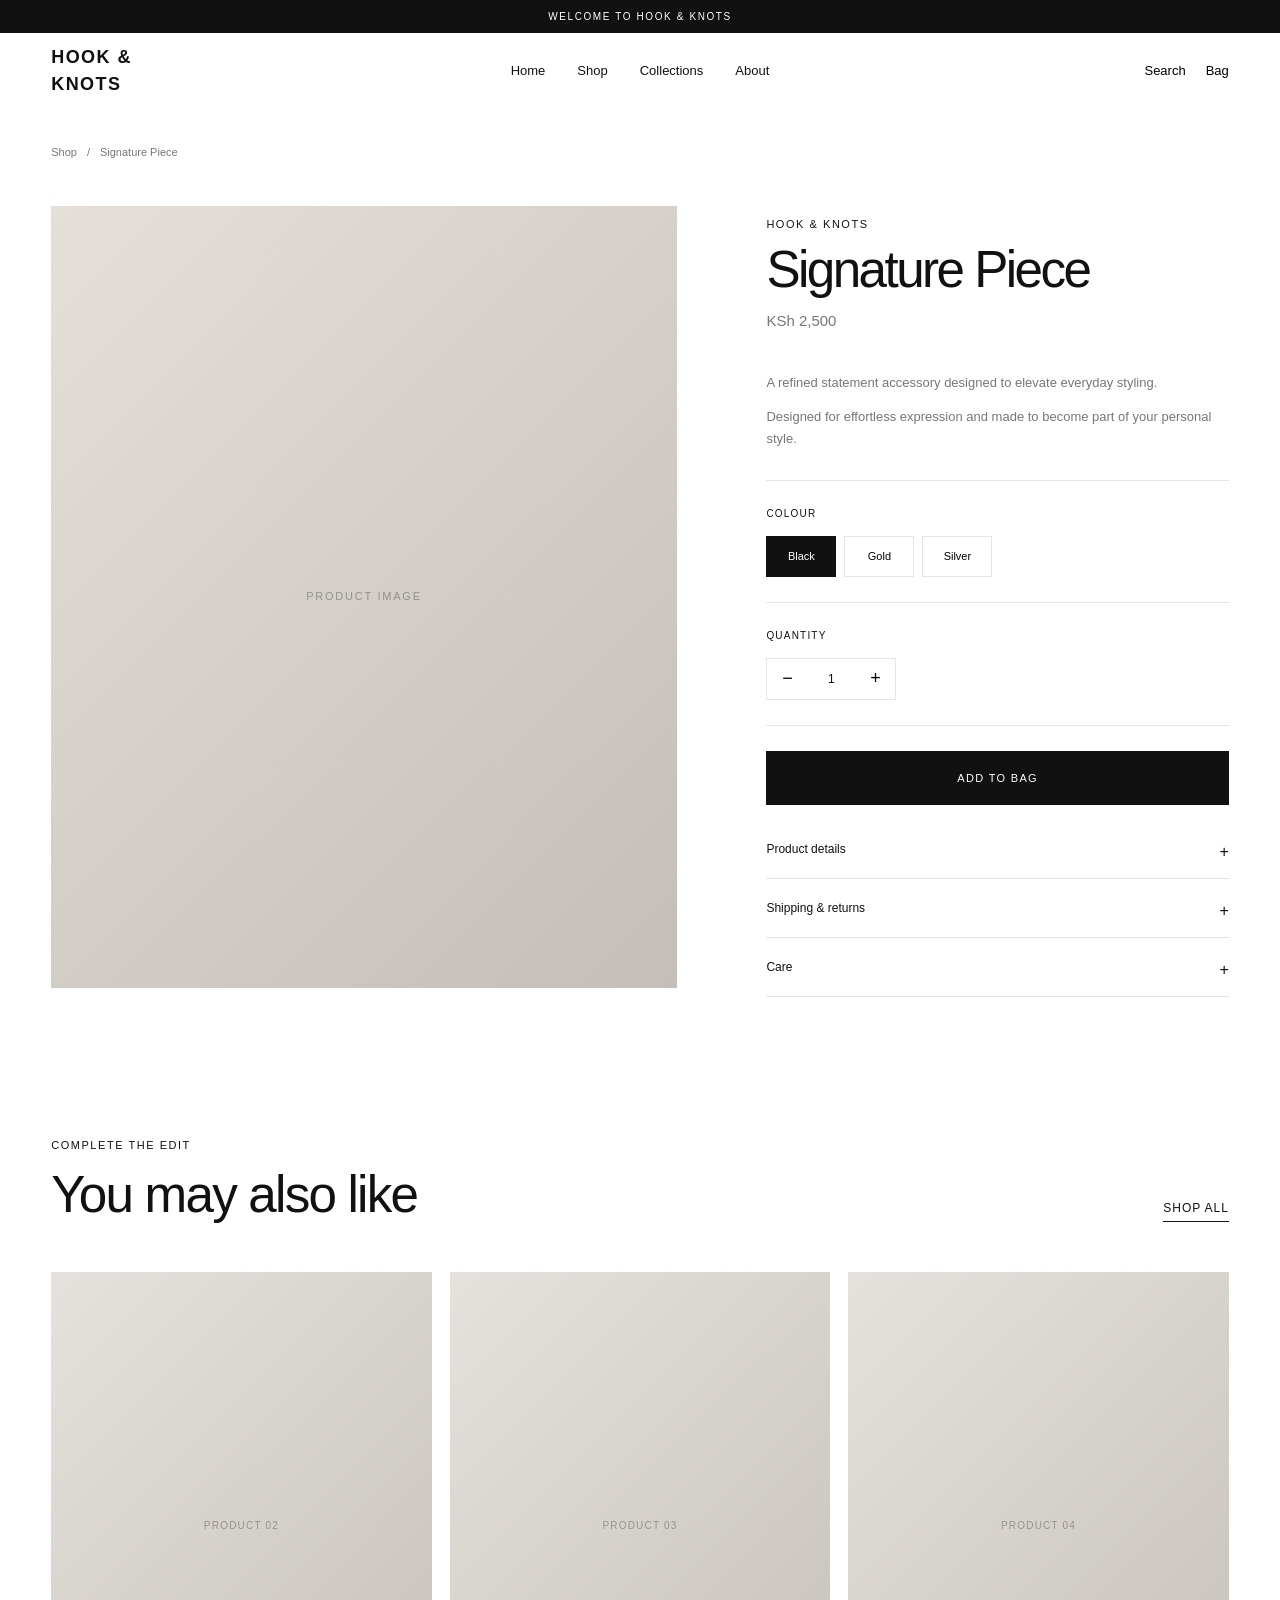
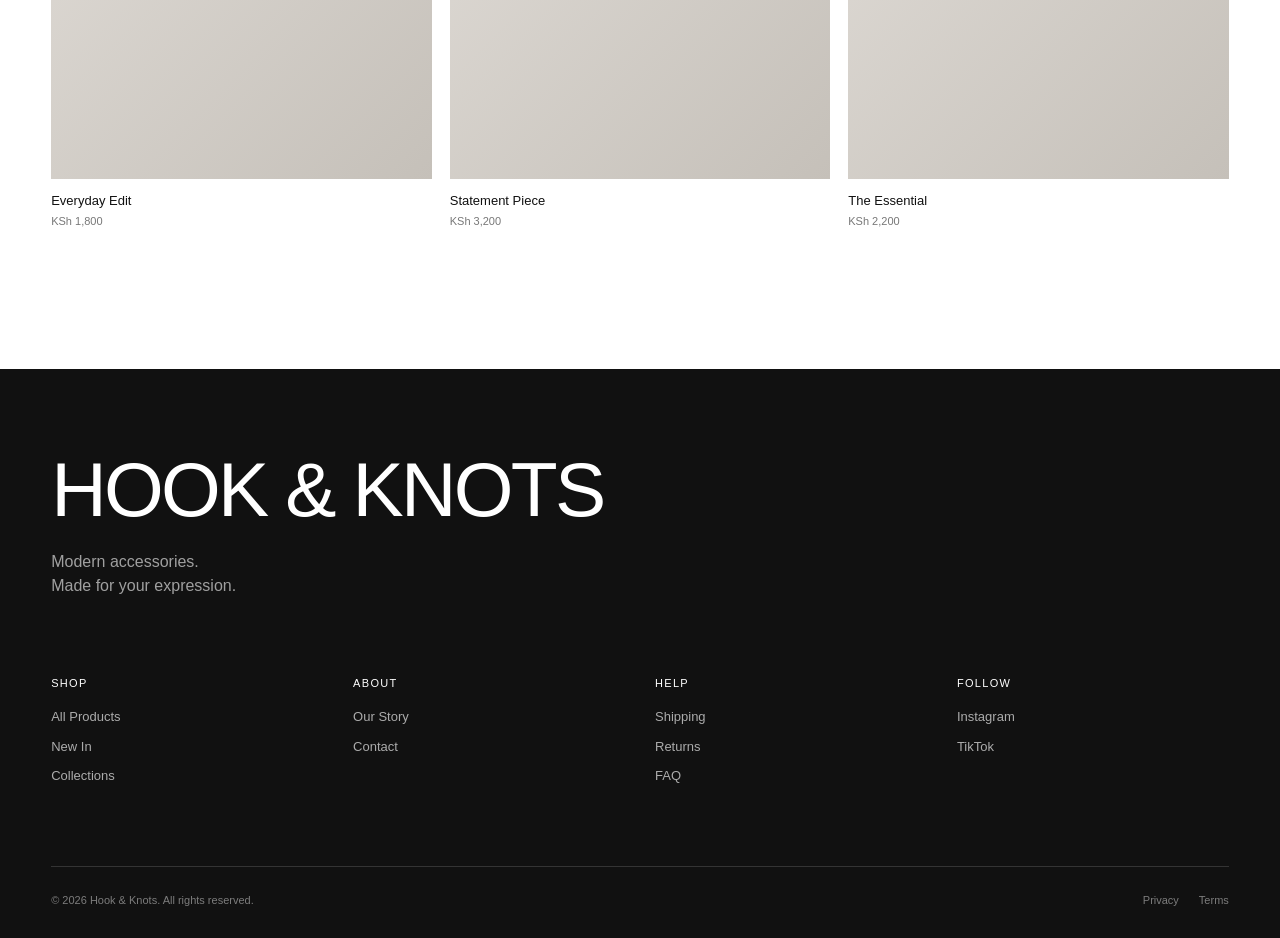
==== product.html @ 85d4e459 "project updates" ====
<!DOCTYPE html>
<html lang="en">

<head>
    <meta charset="UTF-8">

    <meta
        name="viewport"
        content="width=device-width, initial-scale=1.0"
    >

    <meta
        name="description"
        content="Discover Hook & Knots accessories."
    >

    <title>Product — Hook & Knots</title>

    <link
        rel="stylesheet"
        href="css/style.css"
    >
</head>


<body>

    <!-- =========================================
         ANNOUNCEMENT BAR
    ========================================== -->

    <div class="announcement-bar">
        <p>WELCOME TO HOOK &amp; KNOTS</p>
    </div>


    <!-- =========================================
         HEADER
    ========================================== -->

    <header class="site-header">

        <a href="index.html" class="logo">
            HOOK &amp; KNOTS
        </a>


        <nav class="desktop-nav">

            <a href="index.html">
                Home
            </a>

            <a href="shop.html">
                Shop
            </a>

            <a href="index.html#collections">
                Collections
            </a>

            <a href="index.html#about">
                About
            </a>

        </nav>


        <div class="header-actions">

            <button
                class="icon-button"
                id="searchButton"
                aria-label="Search"
            >
                Search
            </button>


            <button
                class="icon-button"
                id="bagButton"
                aria-label="Shopping bag"
            >
                Bag
            </button>


            <button
                class="menu-button"
                id="menuButton"
                aria-label="Open menu"
            >
                Menu
            </button>

        </div>

    </header>


    <!-- =========================================
         MOBILE MENU
    ========================================== -->

    <div
        class="mobile-menu"
        id="mobileMenu"
    >

        <button
            class="close-menu"
            id="closeMenu"
        >
            Close
        </button>


        <nav>

            <a href="index.html">
                Home
            </a>

            <a href="shop.html">
                Shop
            </a>

            <a href="index.html#collections">
                Collections
            </a>

            <a href="index.html#about">
                About
            </a>

        </nav>

    </div>


    <main>

        <!-- =====================================
             BREADCRUMB
        ====================================== -->

        <div class="product-breadcrumb">

            <a href="shop.html">
                Shop
            </a>

            <span>/</span>

            <span>
                Signature Piece
            </span>

        </div>


        <!-- =====================================
             PRODUCT
        ====================================== -->

        <section class="product-detail">


            <!-- IMAGE -->

            <div class="product-detail-image">

                <div class="product-main-image">

                    <span>
                        PRODUCT IMAGE
                    </span>

                </div>

            </div>


            <!-- INFORMATION -->

            <div class="product-detail-info">

                <p class="eyebrow">
                    HOOK &amp; KNOTS
                </p>


                <h1>
                    Signature Piece
                </h1>


                <p class="product-price">
                    KSh 2,500
                </p>


                <div class="product-description">

                    <p>
                        A refined statement accessory
                        designed to elevate everyday
                        styling.
                    </p>

                    <p>
                        Designed for effortless
                        expression and made to become
                        part of your personal style.
                    </p>

                </div>


                <!-- OPTIONS -->

                <div class="product-option">

                    <label>
                        Colour
                    </label>

                    <div class="option-buttons">

                        <button
                            class="option-button active"
                            type="button"
                        >
                            Black
                        </button>

                        <button
                            class="option-button"
                            type="button"
                        >
                            Gold
                        </button>

                        <button
                            class="option-button"
                            type="button"
                        >
                            Silver
                        </button>

                    </div>

                </div>


                <!-- QUANTITY -->

                <div class="product-option">

                    <label>
                        Quantity
                    </label>

                    <div class="quantity-selector">

                        <button
                            type="button"
                            id="decreaseQuantity"
                        >
                            −
                        </button>

                        <span id="quantity">
                            1
                        </span>

                        <button
                            type="button"
                            id="increaseQuantity"
                        >
                            +
                        </button>

                    </div>

                </div>


                <!-- CTA -->

                <button
                    class="product-add-button"
                    id="addToBag"
                    type="button"
                >
                    Add to Bag
                </button>


                <!-- DETAILS -->

                <div class="product-details-list">

                    <details>

                        <summary>
                            Product details
                        </summary>

                        <p>
                            Carefully selected materials
                            and a timeless design made for
                            everyday styling.
                        </p>

                    </details>


                    <details>

                        <summary>
                            Shipping &amp; returns
                        </summary>

                        <p>
                            Shipping and return information
                            will be added once the Hook &
                            Knots delivery policy is confirmed.
                        </p>

                    </details>


                    <details>

                        <summary>
                            Care
                        </summary>

                        <p>
                            Store carefully and avoid
                            prolonged exposure to moisture
                            and harsh chemicals.
                        </p>

                    </details>

                </div>

            </div>

        </section>


        <!-- =====================================
             YOU MAY ALSO LIKE
        ====================================== -->

        <section class="related-products">

            <div class="section-heading">

                <div>

                    <p class="eyebrow">
                        COMPLETE THE EDIT
                    </p>

                    <h2>
                        You may also like
                    </h2>

                </div>

                <a
                    href="shop.html"
                    class="text-link"
                >
                    Shop all
                </a>

            </div>


            <div class="related-grid">

                <a href="product.html">

                    <div class="related-image">
                        <span>
                            PRODUCT 02
                        </span>
                    </div>

                    <h3>
                        Everyday Edit
                    </h3>

                    <p>
                        KSh 1,800
                    </p>

                </a>


                <a href="product.html">

                    <div class="related-image">
                        <span>
                            PRODUCT 03
                        </span>
                    </div>

                    <h3>
                        Statement Piece
                    </h3>

                    <p>
                        KSh 3,200
                    </p>

                </a>


                <a href="product.html">

                    <div class="related-image">
                        <span>
                            PRODUCT 04
                        </span>
                    </div>

                    <h3>
                        The Essential
                    </h3>

                    <p>
                        KSh 2,200
                    </p>

                </a>

            </div>

        </section>

    </main>


    <!-- =========================================
         FOOTER
    ========================================== -->

    <footer class="site-footer">

        <div class="footer-brand">

            <h2>
                HOOK &amp; KNOTS
            </h2>

            <p>
                Modern accessories.<br>
                Made for your expression.
            </p>

        </div>


        <div class="footer-links">

            <div>

                <h3>
                    Shop
                </h3>

                <a href="shop.html">
                    All Products
                </a>

                <a href="#">
                    New In
                </a>

                <a href="#">
                    Collections
                </a>

            </div>


            <div>

                <h3>
                    About
                </h3>

                <a href="index.html#about">
                    Our Story
                </a>

                <a href="#">
                    Contact
                </a>

            </div>


            <div>

                <h3>
                    Help
                </h3>

                <a href="#">
                    Shipping
                </a>

                <a href="#">
                    Returns
                </a>

                <a href="#">
                    FAQ
                </a>

            </div>


            <div>

                <h3>
                    Follow
                </h3>

                <a href="#">
                    Instagram
                </a>

                <a href="#">
                    TikTok
                </a>

            </div>

        </div>


        <div class="footer-bottom">

            <p>
                © 2026 Hook &amp; Knots.
                All rights reserved.
            </p>

            <div>

                <a href="#">
                    Privacy
                </a>

                <a href="#">
                    Terms
                </a>

            </div>

        </div>

    </footer>


    <script src="js/script.js"></script>

</body>

</html>
---- css/style.css ----
EMIUM NAVIGATION
   ========================================================= */

.nav-dropdown {
    position: relative;
}

.nav-dropdown-button {
    font-size: 13px;
    cursor: pointer;
}

.nav-dropdown-menu {
    position: absolute;

    top: calc(100% + 25px);
    left: 50%;

    transform:
        translateX(-50%)
        translateY(10px);

    width: 420px;

    padding: 30px;

    display: grid;
    grid-template-columns: 1fr 1fr;

    gap: 35px;

    background: var(--white);

    border: 1px solid var(--light-grey);

    opacity: 0;
    visibility: hidden;

    transition:
        opacity 0.3s ease,
        transform 0.3s ease,
        visibility 0.3s ease;
}

.nav-dropdown:hover .nav-dropdown-menu,
.nav-dropdown:focus-within .nav-dropdown-menu {

    opacity: 1;

    visibility: visible;

    transform:
        translateX(-50%)
        translateY(0);
}

.nav-dropdown-menu div {

    display: flex;

    flex-direction: column;

    align-items: flex-start;

    gap: 10px;
}

.nav-dropdown-menu span {

    font-size: 10px;

    letter-spacing: 0.15em;

    color: var(--grey);

    margin-bottom: 8px;
}

.nav-dropdown-menu a {

    font-size: 13px;

    transition: opacity 0.3s ease;
}

.nav-dropdown-menu a:hover {

    opacity: 0.5;
}
/* =========================================================
   01. DESIGN TOKENS
   ========================================================= */

:root {

    /* Colors */
    --black: #111111;
    --soft-black: #181818;
    --white: #ffffff;
    --off-white: #f7f6f3;
    --warm-white: #fbfaf8;
    --light-grey: #e7e5e1;
    --grey: #777777;

    /* Typography */
    --font-main: Arial, Helvetica, sans-serif;

    /* Layout */
    --container: 1440px;
    --side-padding: clamp(20px, 4vw, 64px);

    /* Spacing */
    --space-xs: 8px;
    --space-sm: 16px;
    --space-md: 24px;
    --space-lg: 40px;
    --space-xl: 64px;
    --space-2xl: 96px;
    --space-3xl: 140px;

    /* Motion */
    --transition: 0.3s ease;

}


/* =========================================================
   02. RESET
   ========================================================= */

* {
    margin: 0;
    padding: 0;
    box-sizing: border-box;
}

html {
    scroll-behavior: smooth;
}

body {
    background: var(--white);
    color: var(--black);
    font-family: var(--font-main);
    font-size: 16px;
    line-height: 1.5;
    -webkit-font-smoothing: antialiased;
}

img {
    width: 100%;
    height: auto;
    display: block;
}

button,
input {
    font: inherit;
}

button {
    border: 0;
    background: none;
    cursor: pointer;
}

a {
    color: inherit;
    text-decoration: none;
}


/* =========================================================
   03. GLOBAL TYPOGRAPHY
   ========================================================= */

h1,
h2,
h3 {
    font-weight: 400;
    line-height: 1.05;
}

h1 {
    font-size: clamp(48px, 7vw, 100px);
    letter-spacing: -0.04em;
}

h2 {
    font-size: clamp(34px, 4vw, 64px);
    letter-spacing: -0.035em;
}

h3 {
    font-size: 18px;
}

p {
    color: var(--grey);
}

.eyebrow {
    color: inherit;
    font-size: 11px;
    letter-spacing: 0.14em;
    text-transform: uppercase;
    margin-bottom: 14px;
}


/* =========================================================
   04. ANNOUNCEMENT BAR
   ========================================================= */

.announcement-bar {
    width: 100%;
    background: var(--black);
    color: var(--white);
    padding: 9px 20px;
    text-align: center;
}

.announcement-bar p {
    color: var(--white);
    font-size: 10px;
    letter-spacing: 0.16em;
}


/* =========================================================
   05. HEADER
   ========================================================= */

.site-header {
    width: 100%;
    height: 76px;

    display: grid;
    grid-template-columns: 1fr auto 1fr;
    align-items: center;

    padding: 0 var(--side-padding);

    background: var(--white);

    position: relative;
    z-index: 100;
}

.logo {
    font-size: 18px;
    letter-spacing: 0.08em;
    font-weight: 600;
}

.desktop-nav {
    display: flex;
    align-items: center;
    gap: 32px;
}

.desktop-nav a,
.icon-button {
    font-size: 13px;
    transition: opacity var(--transition);
}

.desktop-nav a:hover,
.icon-button:hover {
    opacity: 0.5;
}

.header-actions {
    display: flex;
    justify-content: flex-end;
    align-items: center;
    gap: 20px;
}

.menu-button {
    display: none;
}


/* =========================================================
   06. MOBILE MENU
   ========================================================= */

.mobile-menu {
    display: none;
}


/* =========================================================
   07. HERO
   ========================================================= */

.hero {
    min-height: calc(100vh - 110px);

    position: relative;

    display: flex;
    align-items: flex-end;

    overflow: hidden;
    background: var(--white);
    
}
.hero-content {
    position: relative;
    z-index: 2;

    width: min(700px, 90%);

    padding:
        0
        var(--side-padding)
        clamp(40px, 7vw, 100px);

    color: var(--white);
}

.hero-content p {
    color: var(--white);
    max-width: 400px;
    margin: 20px 0 30px;
}


/* =========================================================
   08. BUTTONS
   ========================================================= */

.button {
    display: inline-flex;
    align-items: center;
    justify-content: center;

    min-height: 48px;

    padding: 0 28px;

    background: var(--white);
    color: var(--black);

    font-size: 12px;
    letter-spacing: 0.08em;
    text-transform: uppercase;

    transition:
        background var(--transition),
        color var(--transition);
}

.button:hover {
    background: var(--black);
    color: var(--white);
}

.button-light {
    background: var(--white);
    color: var(--black);
}


/* =========================================================
   09. SECTIONS
   ========================================================= */

.section {
    max-width: var(--container);
    margin: 0 auto;

    padding:
        var(--space-3xl)
        var(--side-padding);
}

.section-heading {
    display: flex;
    justify-content: space-between;
    align-items: flex-end;

    margin-bottom: 42px;
}

.text-link {
    display: inline-block;

    font-size: 12px;
    letter-spacing: 0.08em;
    text-transform: uppercase;

    border-bottom: 1px solid currentColor;

    padding-bottom: 4px;

    transition: opacity var(--transition);
}

.text-link:hover {
    opacity: 0.5;
}


/* =========================================================
   10. CATEGORY GRID
   ========================================================= */

.category-grid {
    display: grid;
    grid-template-columns: repeat(3, 1fr);
    gap: 16px;
}

.category-card {
    display: block;
}

.category-image {
    aspect-ratio: 3 / 4;

    margin-bottom: 18px;

    overflow: hidden;

    transition: transform 0.5s ease;
}

.category-card:hover .category-image {
    transform: scale(0.98);
}

.category-card h3 {
    font-size: 15px;
}


/* =========================================================
   11. PRODUCT GRID
   ========================================================= */

.product-grid {
    display: grid;
    grid-template-columns: repeat(4, 1fr);
    gap: 16px;
}

.product-image {
    aspect-ratio: 3 / 4;

    margin-bottom: 16px;

    overflow: hidden;
}

.product-info h3 {
    font-size: 14px;
    margin-bottom: 4px;
}

.product-info p {
    font-size: 13px;
}


/* =========================================================
   12. EDITORIAL
   ========================================================= */

.editorial {
    min-height: 700px;

    display: grid;
    grid-template-columns: 1fr 1fr;

    background: var(--soft-black);
    color: var(--white);
}

.editorial-image {
    min-height: 700px;
}

.editorial-content {
    display: flex;
    flex-direction: column;
    justify-content: center;

    padding: var(--space-2xl);
}

.editorial-content p {
    max-width: 450px;

    margin: 24px 0 32px;

    color: rgba(255, 255, 255, 0.65);
}


/* =========================================================
   13. BRAND STATEMENT
   ========================================================= */

.brand-statement {
    max-width: 900px;

    margin: 0 auto;

    padding:
        var(--space-3xl)
        var(--side-padding);

    text-align: center;
}

.brand-statement h2 {
    margin-bottom: 28px;
}

.brand-statement p:not(.eyebrow) {
    max-width: 500px;

    margin: 0 auto 30px;
}


/* =========================================================
   14. NEWSLETTER
   ========================================================= */

.newsletter {
    display: grid;
    grid-template-columns: 1fr 1fr;

    gap: var(--space-xl);

    padding:
        var(--space-2xl)
        var(--side-padding);

    background: var(--off-white);
}

.newsletter-form {
    align-self: center;
}

.newsletter-form label {
    display: block;

    font-size: 11px;
    text-transform: uppercase;
    letter-spacing: 0.12em;

    margin-bottom: 10px;
}

.newsletter-input {
    display: flex;

    border-bottom: 1px solid var(--black);
}

.newsletter-input input {
    width: 100%;

    padding: 14px 0;

    border: 0;
    outline: none;

    background: transparent;
}

.newsletter-input button {
    padding: 0 5px;

    font-size: 12px;
    text-transform: uppercase;
    letter-spacing: 0.08em;
}


/* =========================================================
   15. FOOTER
   ========================================================= */

.site-footer {
    padding:
        80px
        var(--side-padding)
        30px;

    background: var(--black);
    color: var(--white);
}

.footer-brand {
    margin-bottom: 80px;
}

.footer-brand h2 {
    font-size: clamp(38px, 6vw, 80px);
    margin-bottom: 20px;
}

.footer-brand p {
    color: rgba(255, 255, 255, 0.6);
}

.footer-links {
    display: grid;
    grid-template-columns: repeat(4, 1fr);

    gap: 30px;

    margin-bottom: 80px;
}

.footer-links div {
    display: flex;
    flex-direction: column;
    align-items: flex-start;
    gap: 10px;
}

.footer-links h3 {
    font-size: 11px;

    text-transform: uppercase;
    letter-spacing: 0.12em;

    margin-bottom: 8px;
}

.footer-links a {
    color: rgba(255, 255, 255, 0.65);

    font-size: 13px;

    transition: color var(--transition);
}

.footer-links a:hover {
    color: var(--white);
}

.footer-bottom {
    padding-top: 25px;

    border-top: 1px solid rgba(255, 255, 255, 0.15);

    display: flex;
    justify-content: space-between;
    gap: 20px;
}

.footer-bottom p,
.footer-bottom a {
    color: rgba(255, 255, 255, 0.45);

    font-size: 11px;
}

.footer-bottom div {
    display: flex;
    gap: 20px;
}


/* =========================================================
   16. RESPONSIVE — TABLET
   ========================================================= */

@media (max-width: 900px) {

    .desktop-nav {
        gap: 18px;
    }

    .header-actions {
        gap: 12px;
    }

    .product-grid {
        grid-template-columns: repeat(2, 1fr);
    }

    .editorial {
        grid-template-columns: 1fr;
    }

    .editorial-image {
        min-height: 500px;
    }

    .editorial-content {
        min-height: 500px;
        padding: var(--space-xl);
    }

    .newsletter {
        grid-template-columns: 1fr;
    }

}


/* =========================================================
   17. RESPONSIVE — MOBILE
   ========================================================= */

@media (max-width: 700px) {

    .site-header {
        height: 64px;

        display: flex;
        justify-content: space-between;
    }

    .desktop-nav {
        display: none;
    }

    .header-actions {
        gap: 14px;
    }

    .header-actions .icon-button:first-child {
        display: none;
    }

    .menu-button {
        display: block;
    }


    /* Mobile menu */

    .mobile-menu {
        position: fixed;
        inset: 0;

        z-index: 200;

        display: none;
        flex-direction: column;

        padding: 25px;

        background: var(--white);
    }

    .mobile-menu.active {
        display: flex;
    }

    .close-menu {
        align-self: flex-end;

        font-size: 12px;
        text-transform: uppercase;
    }

    .mobile-menu nav {
        display: flex;
        flex-direction: column;

        gap: 24px;

        margin-top: 80px;
    }

    .mobile-menu nav a {
        font-size: 38px;
        letter-spacing: -0.03em;
    }


    /* Hero */

    .hero {
        min-height: 78vh;
    }

    .hero-content {
        padding-bottom: 45px;
    }

    .hero-content h1 {
        font-size: clamp(48px, 14vw, 72px);
    }


    /* Sections */

    .section {
        padding-top: 80px;
        padding-bottom: 80px;
    }

    .section-heading {
        align-items: flex-start;
        gap: 20px;
    }

    .section-heading h2 {
        font-size: 36px;
    }


    /* Categories */

    .category-grid {
        grid-template-columns: 1fr;

        gap: 40px;
    }

    .category-image {
        aspect-ratio: 4 / 5;
    }


    /* Products */

    .product-grid {
        grid-template-columns: repeat(2, 1fr);

        gap: 12px;
    }

    .product-image {
        aspect-ratio: 3 / 4;
    }


    /* Editorial */

    .editorial-image {
        min-height: 70vh;
    }

    .editorial-content {
        min-height: auto;

        padding:
            70px
            var(--side-padding);
    }


    /* Brand */

    .brand-statement {
        padding-top: 100px;
        padding-bottom: 100px;
    }


    /* Newsletter */

    .newsletter {
        padding-top: 70px;
        padding-bottom: 70px;
    }


    /* Footer */

    .site-footer {
        padding-top: 60px;
    }

    .footer-brand {
        margin-bottom: 60px;
    }

    .footer-links {
        grid-template-columns: repeat(2, 1fr);

        margin-bottom: 60px;
    }

    .footer-bottom {
        flex-direction: column;
    }

}

/* =========================================================
   PRODUCT INTERACTIONS
   ========================================================= */

.product-card {

    cursor: pointer;

}

.product-image {

    position: relative;

    overflow: hidden;
}

.product-image::after {

    content: "VIEW PRODUCT";

    position: absolute;

    left: 50%;
    bottom: 20px;

    transform:
        translate(-50%, 10px);

    padding: 10px 16px;

    background: var(--white);

    color: var(--black);

    font-size: 9px;

    letter-spacing: 0.12em;

    opacity: 0;

    transition:
        opacity 0.3s ease,
        transform 0.3s ease;

}

.product-card:hover
.product-image::after {

    opacity: 1;

    transform:
        translate(-50%, 0);

}

.product-card:hover
.product-image {

    transform: none;
}
/* =========================================================
   SCROLL REVEAL
   ========================================================= */

.reveal {

    opacity: 0;

    transform: translateY(30px);

    transition:
        opacity 0.8s ease,
        transform 0.8s ease;

}

.reveal.visible {

    opacity: 1;

    transform: translateY(0);

}
@media (max-width: 700px) {

    .mobile-menu {

        padding:
            24px
            var(--side-padding);

    }

    .mobile-menu nav a {

        font-size: clamp(
            34px,
            10vw,
            48px
        );

        letter-spacing: -0.04em;

    }

    .mobile-menu nav a::after {

        content: "↗";

        margin-left: 8px;

        font-size: 18px;

        vertical-align: middle;

    }

}

/* =========================================================
   SHOP PAGE
   ========================================================= */

.shop-hero {
    min-height: 55vh;

    display: flex;
    align-items: flex-end;

    max-width: var(--container);
    margin: 0 auto;

    padding:
        120px
        var(--side-padding)
        70px;

    background: var(--warm-white);
}

.shop-hero > div {
    max-width: 650px;
}

.shop-hero h1 {
    margin: 10px 0 20px;

    font-size: clamp(
        64px,
        10vw,
        150px
    );

    line-height: 0.9;

    letter-spacing: -0.06em;
}

.shop-hero p:last-child {
    max-width: 480px;

    font-size: 15px;

    line-height: 1.7;

    color: var(--grey);
}


/* =========================================================
   SHOP SECTION
   ========================================================= */

.shop-section {
    max-width: var(--container);

    margin: 0 auto;

    padding:
        var(--space-2xl)
        var(--side-padding);
}


/* =========================================================
   SHOP TOOLBAR
   ========================================================= */

.shop-toolbar {
    display: flex;

    align-items: center;

    justify-content: space-between;

    padding-bottom: 25px;

    border-bottom: 1px solid var(--light-grey);
}

.shop-toolbar p {
    margin: 0;

    font-size: 12px;

    color: var(--grey);

    letter-spacing: 0.04em;
}

.shop-controls {
    display: flex;

    align-items: center;

    gap: 25px;
}

.filter-button,
.shop-controls select {
    border: 0;

    background: transparent;

    font-family: inherit;

    font-size: 12px;

    cursor: pointer;
}

.filter-button {
    text-transform: uppercase;

    letter-spacing: 0.1em;
}

.shop-controls select {
    padding: 8px 0;

    outline: none;
}


/* =========================================================
   FILTER PANEL
   ========================================================= */

.filter-panel {
    max-height: 0;

    overflow: hidden;

    opacity: 0;

    transition:
        max-height 0.4s ease,
        opacity 0.3s ease;
}

.filter-panel.active {
    max-height: 300px;

    opacity: 1;

    padding: 30px 0;

    border-bottom: 1px solid var(--light-grey);
}

.filter-panel > div {
    display: flex;

    align-items: center;

    flex-wrap: wrap;

    gap: 15px;
}

.filter-panel span {
    width: 100%;

    margin-bottom: 5px;

    font-size: 10px;

    letter-spacing: 0.15em;

    color: var(--grey);
}

.filter-panel button {
    padding: 10px 18px;

    border: 1px solid var(--black);

    background: transparent;

    font-family: inherit;

    font-size: 11px;

    cursor: pointer;

    transition:
        background 0.3s ease,
        color 0.3s ease;
}

.filter-panel button:hover,
.filter-panel button.active {
    background: var(--black);

    color: var(--white);
}


/* =========================================================
   SHOP PRODUCT GRID
   ========================================================= */

.shop-product-grid {
    display: grid;

    grid-template-columns:
        repeat(2, 1fr);

    column-gap: 18px;

    row-gap: 65px;

    margin-top: 55px;
}


/* =========================================================
   SHOP PRODUCT CARD
   ========================================================= */

.shop-product-card {
    min-width: 0;

    cursor: pointer;
}

.shop-product-image {
    position: relative;

    aspect-ratio: 3 / 4;

    display: flex;

    align-items: center;

    justify-content: center;

    overflow: hidden;

    background:
        linear-gradient(
            135deg,
            #e5e1dc,
            #c5c0b9
        );

    color: rgba(0, 0, 0, 0.3);

    transition:
        transform 0.6s ease;
}

.shop-product-image > span:first-child {
    font-size: 10px;

    letter-spacing: 0.15em;
}

.shop-product-card:hover
.shop-product-image {
    transform: scale(0.99);
}


/* =========================================================
   PRODUCT LABEL
   ========================================================= */

.product-label {
    position: absolute;

    top: 15px;

    left: 15px;

    padding: 7px 10px;

    background: var(--white);

    color: var(--black);

    font-size: 8px;

    letter-spacing: 0.1em;
}


/* =========================================================
   QUICK VIEW
   ========================================================= */

.quick-view {
    position: absolute;

    bottom: 18px;

    left: 50%;

    transform:
        translate(-50%, 15px);

    padding: 11px 18px;

    border: 0;

    background: var(--white);

    color: var(--black);

    font-family: inherit;

    font-size: 9px;

    letter-spacing: 0.1em;

    text-transform: uppercase;

    opacity: 0;

    cursor: pointer;

    transition:
        opacity 0.3s ease,
        transform 0.3s ease;
}

.shop-product-card:hover
.quick-view {
    opacity: 1;

    transform:
        translate(-50%, 0);
}


/* =========================================================
   PRODUCT INFORMATION
   ========================================================= */

.shop-product-info {
    display: flex;

    align-items: flex-start;

    justify-content: space-between;

    gap: 20px;

    padding-top: 18px;
}

.shop-product-info h2 {
    margin: 0 0 6px;

    font-size: 13px;

    font-weight: 400;
}

.shop-product-info p {
    margin: 0;

    font-size: 11px;

    color: var(--grey);
}

.shop-product-info strong {
    flex-shrink: 0;

    font-size: 12px;

    font-weight: 400;
}


/* =========================================================
   SHOP MOBILE
   ========================================================= */

@media (max-width: 700px) {

    .shop-hero {
        min-height: 48vh;

        padding:
            100px
            var(--side-padding)
            50px;
    }

    .shop-hero h1 {
        font-size: clamp(
            64px,
            20vw,
            100px
        );
    }

    .shop-hero p:last-child {
        font-size: 14px;
    }

    .shop-section {
        padding-top: 60px;
    }

    .shop-toolbar {
        align-items: flex-start;
    }

    .shop-controls {
        gap: 15px;
    }

    .shop-product-grid {
        grid-template-columns: 1fr 1fr;

        column-gap: 10px;

        row-gap: 40px;

        margin-top: 35px;
    }

    .shop-product-image {
        aspect-ratio: 3 / 4;
    }

    .product-label {
        top: 8px;

        left: 8px;

        padding: 5px 7px;
    }

    .quick-view {
        display: none;
    }

    .shop-product-info {
        display: block;

        padding-top: 12px;
    }

    .shop-product-info h2 {
        font-size: 11px;
    }

    .shop-product-info p {
        font-size: 9px;
    }

    .shop-product-info strong {
        display: block;

        margin-top: 6px;

        font-size: 10px;
    }

}
/* =========================================================
   PRODUCT DETAIL PAGE
   ========================================================= */

.product-breadcrumb {
    max-width: var(--container);
    margin: 0 auto;

    padding:
        35px
        var(--side-padding)
        0;

    display: flex;
    gap: 10px;

    font-size: 11px;
    color: var(--grey);
}

.product-breadcrumb a {
    transition: opacity 0.3s ease;
}

.product-breadcrumb a:hover {
    opacity: 0.5;
}


/* =========================================================
   PRODUCT DETAIL LAYOUT
   ========================================================= */

.product-detail {
    max-width: var(--container);
    margin: 0 auto;

    padding:
        45px
        var(--side-padding)
        var(--space-3xl);

    display: grid;

    grid-template-columns:
        minmax(0, 1.15fr)
        minmax(360px, 0.85fr);

    gap: clamp(40px, 7vw, 120px);

    align-items: start;
}


/* =========================================================
   MAIN PRODUCT IMAGE
   ========================================================= */

.product-main-image {
    width: 100%;

    aspect-ratio: 4 / 5;

    display: flex;

    align-items: center;
    justify-content: center;

    background:
        linear-gradient(
            135deg,
            #e4dfd9,
            #c3beb7
        );

    color: rgba(0, 0, 0, 0.3);

    overflow: hidden;

    transition:
        transform 0.8s ease;
}

.product-main-image span {
    font-size: 11px;

    letter-spacing: 0.16em;

    text-transform: uppercase;
}

.product-main-image:hover {
    transform: scale(0.995);
}


/* =========================================================
   PRODUCT INFORMATION
   ========================================================= */

.product-detail-info {
    position: sticky;

    top: 120px;

    padding-top: 10px;
}

.product-detail-info h1 {
    margin: 12px 0 15px;

    font-size: clamp(
        38px,
        4vw,
        64px
    );

    line-height: 0.95;

    letter-spacing: -0.05em;

    font-weight: 400;
}

.product-price {
    margin: 0 0 40px;

    font-size: 15px;
}


/* =========================================================
   DESCRIPTION
   ========================================================= */

.product-description {
    max-width: 480px;

    padding-bottom: 30px;

    border-bottom:
        1px solid var(--light-grey);
}

.product-description p {
    margin: 0 0 12px;

    font-size: 13px;

    line-height: 1.7;

    color: var(--grey);
}

.product-description p:last-child {
    margin-bottom: 0;
}


/* =========================================================
   PRODUCT OPTIONS
   ========================================================= */

.product-option {
    padding: 25px 0;

    border-bottom:
        1px solid var(--light-grey);
}

.product-option label {
    display: block;

    margin-bottom: 15px;

    font-size: 10px;

    text-transform: uppercase;

    letter-spacing: 0.12em;
}

.option-buttons {
    display: flex;

    flex-wrap: wrap;

    gap: 8px;
}

.option-button {
    min-width: 70px;

    padding: 11px 16px;

    border: 1px solid var(--light-grey);

    background: transparent;

    font-family: inherit;

    font-size: 11px;

    cursor: pointer;

    transition:
        background 0.3s ease,
        color 0.3s ease,
        border-color 0.3s ease;
}

.option-button:hover,
.option-button.active {
    border-color: var(--black);

    background: var(--black);

    color: var(--white);
}


/* =========================================================
   QUANTITY
   ========================================================= */

.quantity-selector {
    width: 130px;

    display: flex;

    align-items: center;

    justify-content: space-between;

    border: 1px solid var(--light-grey);
}

.quantity-selector button {
    width: 40px;
    height: 40px;

    border: 0;

    background: transparent;

    font-size: 18px;

    cursor: pointer;
}

.quantity-selector span {
    font-size: 12px;
}


/* =========================================================
   ADD TO BAG
   ========================================================= */

.product-add-button {
    width: 100%;

    margin-top: 25px;

    padding: 18px 25px;

    border: 1px solid var(--black);

    background: var(--black);

    color: var(--white);

    font-family: inherit;

    font-size: 11px;

    letter-spacing: 0.12em;

    text-transform: uppercase;

    cursor: pointer;

    transition:
        background 0.3s ease,
        color 0.3s ease;
}

.product-add-button:hover {
    background: transparent;

    color: var(--black);
}


/* =========================================================
   PRODUCT DETAILS
   ========================================================= */

.product-details-list {
    margin-top: 15px;
}

.product-details-list details {
    border-bottom:
        1px solid var(--light-grey);
}

.product-details-list summary {
    padding: 20px 0;

    list-style: none;

    cursor: pointer;

    font-size: 12px;
}

.product-details-list summary::-webkit-details-marker {
    display: none;
}

.product-details-list summary::after {
    content: "+";

    float: right;

    font-size: 16px;

    font-weight: 300;
}

.product-details-list details[open]
summary::after {
    content: "−";
}

.product-details-list details p {
    max-width: 500px;

    margin: 0;

    padding:
        0 0 20px;

    color: var(--grey);

    font-size: 12px;

    line-height: 1.7;
}


/* =========================================================
   RELATED PRODUCTS
   ========================================================= */

.related-products {
    max-width: var(--container);

    margin: 0 auto;

    padding:
        0
        var(--side-padding)
        var(--space-3xl);
}

.related-grid {
    display: grid;

    grid-template-columns:
        repeat(3, 1fr);

    gap: 18px;

    margin-top: 50px;
}

.related-image {
    aspect-ratio: 3 / 4;

    display: flex;

    align-items: center;
    justify-content: center;

    background:
        linear-gradient(
            135deg,
            #e5e1dc,
            #c5c0b9
        );

    color: rgba(0, 0, 0, 0.3);

    overflow: hidden;

    transition:
        transform 0.5s ease;
}

.related-grid a:hover
.related-image {
    transform: scale(0.985);
}

.related-image span {
    font-size: 10px;

    letter-spacing: 0.12em;
}

.related-grid h3 {
    margin: 15px 0 5px;

    font-size: 13px;

    font-weight: 400;
}

.related-grid p {
    margin: 0;

    font-size: 11px;

    color: var(--grey);
}


/* =========================================================
   PRODUCT MOBILE
   ========================================================= */

@media (max-width: 800px) {

    .product-breadcrumb {
        padding-top: 25px;
    }

    .product-detail {
        grid-template-columns: 1fr;

        gap: 45px;

        padding-top: 30px;

        padding-bottom: 80px;
    }

    .product-detail-info {
        position: static;

        padding-top: 0;
    }

    .product-detail-info h1 {
        font-size: clamp(
            40px,
            12vw,
            60px
        );
    }

    .product-price {
        margin-bottom: 30px;
    }

    .related-products {
        padding-bottom: 80px;
    }

    .related-grid {
        grid-template-columns:
            repeat(2, 1fr);

        gap: 10px;

        margin-top: 30px;
    }

    .related-grid a:last-child {
        display: none;
    }

}

/* =========================================================
   LOGO + HERO IMAGE FIX
   ========================================================= */

/* Header logo */
.site-logo {
    display: block;
    width: 120px;
    height: auto;
    max-height: 45px;
    object-fit: contain;
}

.logo {
    display: flex;
    align-items: center;
    width: 120px;
    height: 50px;
    overflow: hidden;
}

/* Hero image */
.hero-image {
    position: relative;
    overflow: hidden;
    width: 100%;
    height: 100%;
    min-height: 650px;
}

.hero-image img {
    position: absolute;
    inset: 0;
    width: 100%;
    height: 100%;
    object-fit: cover;
    object-position: center;
    display: block;
}
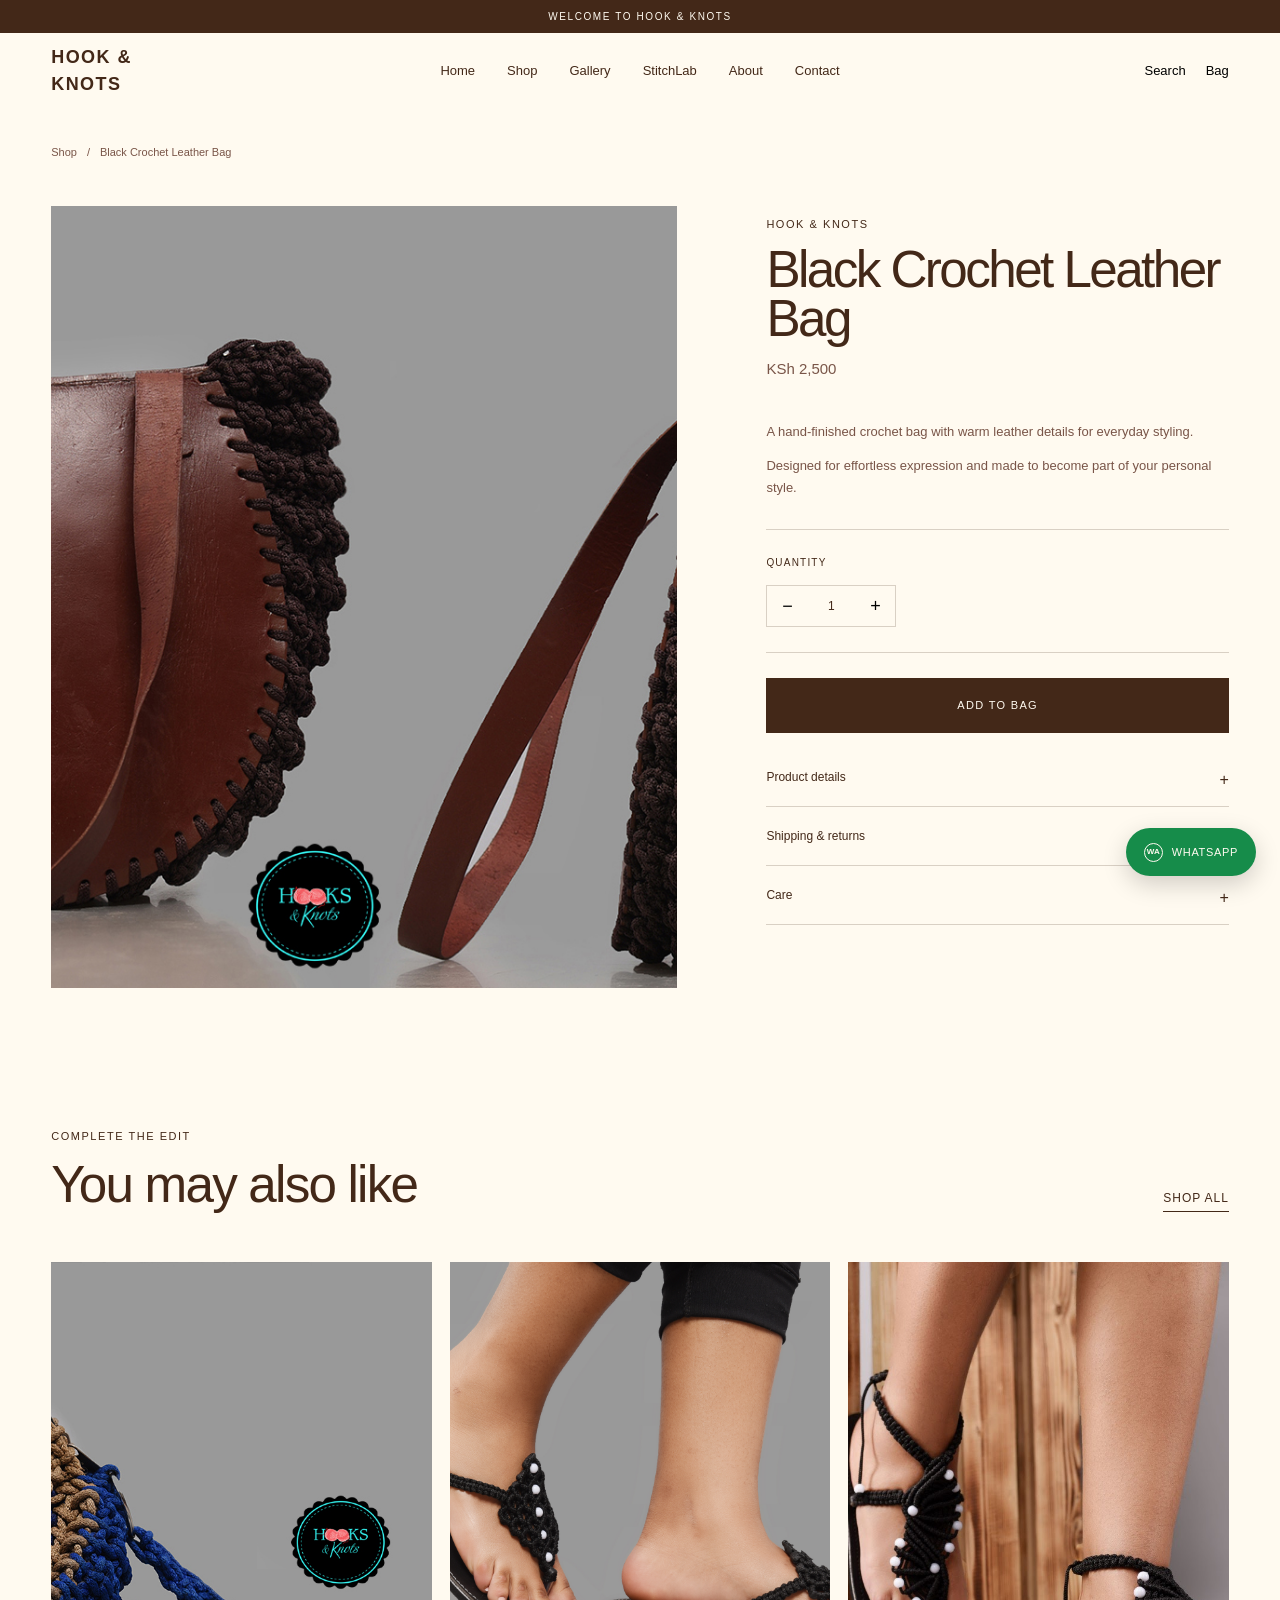
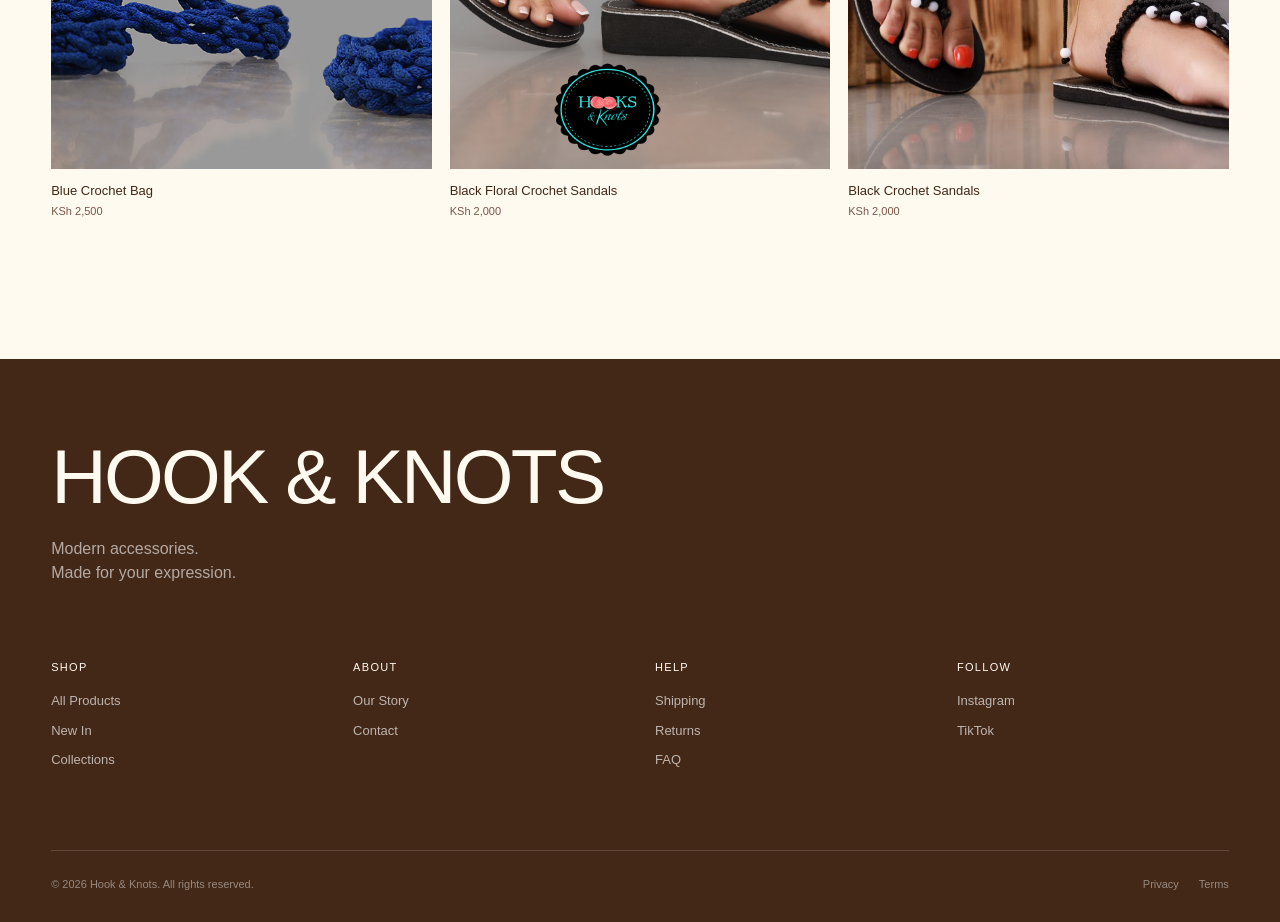
==== commit 6e3fa250: "new styling" ====
--- a/product.html
+++ b/product.html
@@ -55,12 +55,20 @@
                 Shop
             </a>
 
-            <a href="index.html#collections">
-                Collections
-            </a>
-
-            <a href="index.html#about">
+            <a href="gallery.html">
+                Gallery
+            </a>
+
+            <a href="stitchlab.html">
+                StitchLab
+            </a>
+
+            <a href="about.html">
                 About
+            </a>
+
+            <a href="contact.html">
+                Contact
             </a>
 
         </nav>
@@ -126,12 +134,20 @@
                 Shop
             </a>
 
-            <a href="index.html#collections">
-                Collections
-            </a>
-
-            <a href="index.html#about">
+            <a href="gallery.html">
+                Gallery
+            </a>
+
+            <a href="stitchlab.html">
+                StitchLab
+            </a>
+
+            <a href="about.html">
                 About
+            </a>
+
+            <a href="contact.html">
+                Contact
             </a>
 
         </nav>
@@ -572,6 +588,18 @@
     </footer>
 
 
+    <a
+        class="whatsapp-button"
+        href="https://wa.me/254736953766?text=Hello%20Hook%20%26%20Knots"
+        target="_blank"
+        rel="noopener noreferrer"
+        aria-label="Chat with Hook & Knots on WhatsApp"
+    >
+        <span aria-hidden="true">WA</span>
+        WhatsApp
+    </a>
+
+
     <script src="js/script.js"></script>
 
 </body>
--- a/css/style.css
+++ b/css/style.css
@@ -95,13 +95,19 @@
 :root {
 
     /* Colors */
-    --black: #111111;
-    --soft-black: #181818;
-    --white: #ffffff;
-    --off-white: #f7f6f3;
-    --warm-white: #fbfaf8;
-    --light-grey: #e7e5e1;
-    --grey: #777777;
+    --dark-wine: #6f1d1bff;
+    --camel: #bb9457ff;
+    --dark-coffee: #432818ff;
+    --chocolate-brown: #99582aff;
+    --light-apricot: #ffe6a7ff;
+
+    --black: var(--dark-coffee);
+    --soft-black: var(--dark-wine);
+    --white: #fffaf0;
+    --off-white: var(--light-apricot);
+    --warm-white: #fff4d6;
+    --light-grey: rgba(67, 40, 24, 0.2);
+    --grey: #795548;
 
     /* Typography */
     --font-main: Arial, Helvetica, sans-serif;
@@ -295,33 +301,89 @@
 /* =========================================================
    07. HERO
    ========================================================= */
-
 .hero {
-    min-height: calc(100vh - 110px);
-
-    position: relative;
-
-    display: flex;
-    align-items: flex-end;
-
-    overflow: hidden;
-    background: var(--white);
-    
-}
+min-height: min(760px, calc(100vh - 110px));
+position: relative;
+display: flex;
+align-items: flex-end;
+overflow: hidden;
+background: var(--black);
+}
+
+.hero-slideshow {
+position: absolute;
+inset: 0;
+width: 100%;
+height: 100%;
+overflow: hidden;
+z-index: 0;
+}
+
+.hero-slide {
+position: absolute;
+inset: 0;
+opacity: 0;
+transition: opacity 1.4s ease;
+}
+
+.hero-slide.is-active {
+opacity: 1;
+}
+
+.hero-slide img {
+width: 100%;
+height: 100%;
+display: block;
+object-fit: cover;
+object-position: center center;
+transform: scale(1.02);
+transition: transform 6s ease;
+}
+
+.hero-slide.is-active img {
+transform: scale(1.06);
+}
+
+.hero-shade {
+position: absolute;
+inset: 0;
+z-index: 1;
+background: linear-gradient(90deg, rgba(0, 0, 0, 0.62), rgba(0, 0, 0, 0.05) 72%), linear-gradient(0deg, rgba(0, 0, 0, 0.55), transparent 55%);
+}
+
+.hero-status {
+position: absolute;
+right: var(--side-padding);
+bottom: 34px;
+z-index: 2;
+display: flex;
+align-items: center;
+gap: 12px;
+color: rgba(255, 255, 255, 0.72);
+font-size: 9px;
+letter-spacing: 0.14em;
+}
+
+.hero-status-line {
+width: 55px;
+height: 1px;
+background: rgba(255, 255, 255, 0.5);
+}
+
+/* Text sits above the image */
 .hero-content {
-    position: relative;
-    z-index: 2;
-
-    width: min(700px, 90%);
-
-    padding:
-        0
-        var(--side-padding)
-        clamp(40px, 7vw, 100px);
-
-    color: var(--white);
-}
-
+position: relative;
+z-index: 2;
+width: min(700px, 90%);
+
+padding:
+    0
+    var(--side-padding)
+    clamp(40px, 7vw, 100px);
+
+color: var(--white);
+
+}
 .hero-content p {
     color: var(--white);
     max-width: 400px;
@@ -374,7 +436,7 @@
     margin: 0 auto;
 
     padding:
-        var(--space-3xl)
+        clamp(76px, 8vw, 120px)
         var(--side-padding);
 }
 
@@ -412,7 +474,7 @@
 .category-grid {
     display: grid;
     grid-template-columns: repeat(3, 1fr);
-    gap: 16px;
+    gap: clamp(12px, 1.6vw, 24px);
 }
 
 .category-card {
@@ -445,15 +507,41 @@
 .product-grid {
     display: grid;
     grid-template-columns: repeat(4, 1fr);
-    gap: 16px;
+    gap: clamp(12px, 1.6vw, 24px);
 }
 
 .product-image {
+    width: 100%;
     aspect-ratio: 3 / 4;
-
-    margin-bottom: 16px;
-
     overflow: hidden;
+    background: var(--warm-white);
+}
+
+.product-image img {
+    width: 100%;
+    height: 100%;
+    object-fit: cover;
+    display: block;
+    transition: transform 0.5s ease;
+}
+
+.product-card:hover .product-image img {
+    transform: scale(1.03);
+}
+
+.product-info {
+    padding-top: 14px;
+}
+
+.product-info h3 {
+    margin: 0 0 6px;
+    font-size: 15px;
+    font-weight: 500;
+}
+
+.product-info p {
+    margin: 0;
+    font-size: 14px;
 }
 
 .product-info h3 {
@@ -471,7 +559,7 @@
    ========================================================= */
 
 .editorial {
-    min-height: 700px;
+    min-height: clamp(520px, 55vw, 700px);
 
     display: grid;
     grid-template-columns: 1fr 1fr;
@@ -481,7 +569,7 @@
 }
 
 .editorial-image {
-    min-height: 700px;
+    min-height: 100%;
 }
 
 .editorial-content {
@@ -489,7 +577,7 @@
     flex-direction: column;
     justify-content: center;
 
-    padding: var(--space-2xl);
+    padding: clamp(48px, 7vw, 96px);
 }
 
 .editorial-content p {
@@ -511,7 +599,7 @@
     margin: 0 auto;
 
     padding:
-        var(--space-3xl)
+        clamp(76px, 8vw, 120px)
         var(--side-padding);
 
     text-align: center;
@@ -539,7 +627,7 @@
     gap: var(--space-xl);
 
     padding:
-        var(--space-2xl)
+        clamp(64px, 7vw, 96px)
         var(--side-padding);
 
     background: var(--off-white);
@@ -584,6 +672,199 @@
     letter-spacing: 0.08em;
 }
 
+/* =========================================================
+   HOMEPAGE DISCOVERY + CONTACT
+   ========================================================= */
+
+.home-gallery-preview,
+.instagram-preview {
+    max-width: var(--container);
+    margin: 0 auto;
+    padding: clamp(76px, 8vw, 120px) var(--side-padding);
+}
+
+.home-gallery-preview .section-heading,
+.instagram-preview .section-heading {
+    margin-bottom: 34px;
+}
+
+.home-gallery-preview h2,
+.instagram-preview h2 {
+    font-size: clamp(38px, 5vw, 70px);
+}
+
+.home-gallery-strip {
+    display: grid;
+    grid-template-columns: 1.35fr 0.8fr 0.8fr 1fr;
+    gap: 12px;
+    height: clamp(270px, 34vw, 500px);
+}
+
+.home-gallery-strip a,
+.instagram-grid a {
+    overflow: hidden;
+    background: var(--light-grey);
+}
+
+.home-gallery-strip img,
+.instagram-grid img {
+    width: 100%;
+    height: 100%;
+    display: block;
+    object-fit: cover;
+    transition: transform 0.7s ease;
+}
+
+.home-gallery-strip a:hover img,
+.instagram-grid a:hover img {
+    transform: scale(1.04);
+}
+
+.home-contact-preview {
+    display: grid;
+    grid-template-columns: 0.9fr 1.1fr;
+    gap: clamp(40px, 8vw, 140px);
+    padding: clamp(76px, 8vw, 120px) var(--side-padding);
+    background: var(--off-white);
+}
+
+.home-contact-preview > div {
+    max-width: 480px;
+}
+
+.home-contact-preview h2 {
+    margin-bottom: 24px;
+    font-size: clamp(40px, 5vw, 72px);
+}
+
+.home-contact-preview > div > p:not(.eyebrow) {
+    max-width: 360px;
+    margin-bottom: 28px;
+    line-height: 1.7;
+}
+
+.contact-direct {
+    display: flex;
+    justify-content: space-between;
+    width: min(100%, 360px);
+    padding: 15px 0;
+    border-bottom: 1px solid var(--light-grey);
+    font-size: 12px;
+    letter-spacing: 0.07em;
+    text-transform: uppercase;
+}
+
+.contact-direct span {
+    color: var(--grey);
+}
+
+.contact-form {
+    display: flex;
+    flex-direction: column;
+    max-width: 620px;
+}
+
+.contact-form label {
+    margin-top: 18px;
+    margin-bottom: 8px;
+    font-size: 10px;
+    letter-spacing: 0.12em;
+    text-transform: uppercase;
+}
+
+.contact-form input,
+.contact-form textarea {
+    width: 100%;
+    padding: 12px 0;
+    border: 0;
+    border-bottom: 1px solid var(--light-grey);
+    outline: none;
+    background: transparent;
+    color: var(--black);
+    resize: vertical;
+}
+
+.contact-form textarea { min-height: 75px; }
+.contact-form input:focus,
+.contact-form textarea:focus { border-color: var(--black); }
+.contact-form .button { align-self: flex-start; margin-top: 28px; border: 1px solid var(--black); }
+.form-status { min-height: 22px; margin-top: 14px; color: var(--grey); font-size: 12px; }
+
+.instagram-preview { padding-bottom: clamp(90px, 10vw, 150px); }
+
+.instagram-grid {
+    display: grid;
+    grid-template-columns: 1.2fr 0.8fr 1fr 0.8fr 1fr;
+    gap: 10px;
+    height: clamp(170px, 22vw, 310px);
+}
+
+/* =========================================================
+   ABOUT + CONTACT PAGES
+   ========================================================= */
+
+.about-hero {
+    display: grid;
+    grid-template-columns: 1.1fr 0.9fr;
+    min-height: min(720px, calc(100vh - 110px));
+    background: var(--black);
+    color: var(--white);
+}
+
+.about-hero-image { min-height: 600px; }
+.about-hero-image img { width: 100%; height: 100%; object-fit: cover; object-position: center 30%; }
+.about-hero-copy { align-self: end; padding: clamp(50px, 8vw, 120px) var(--side-padding); }
+.about-hero-copy h1 { font-size: clamp(52px, 7vw, 108px); line-height: 0.9; letter-spacing: -0.06em; }
+
+.about-intro {
+    display: grid;
+    grid-template-columns: 0.7fr 1.3fr 1fr;
+    gap: 30px;
+    max-width: var(--container);
+    margin: 0 auto;
+    padding: clamp(80px, 10vw, 150px) var(--side-padding);
+}
+
+.about-intro h2 { font-size: clamp(40px, 5vw, 72px); letter-spacing: -0.05em; }
+.about-intro > div { max-width: 350px; }
+.about-intro > div p { margin-bottom: 18px; font-size: 14px; line-height: 1.8; }
+
+.about-values { display: grid; grid-template-columns: 1fr 1fr; background: var(--off-white); }
+.about-value-image { min-height: 650px; }
+.about-value-image img { width: 100%; height: 100%; object-fit: cover; }
+.about-value-copy { align-self: center; max-width: 520px; padding: clamp(50px, 8vw, 120px); }
+.about-value-copy h2 { margin-bottom: 24px; font-size: clamp(42px, 5vw, 76px); }
+.about-value-copy > p:not(.eyebrow) { margin-bottom: 32px; line-height: 1.8; }
+.about-cta { max-width: var(--container); margin: 0 auto; padding: clamp(80px, 10vw, 150px) var(--side-padding); }
+.about-cta h2 { margin-bottom: 30px; font-size: clamp(46px, 6vw, 90px); }
+
+.contact-heading { max-width: var(--container); margin: 0 auto; padding: clamp(80px, 11vw, 160px) var(--side-padding) 70px; }
+.contact-heading h1 { margin: 15px 0 24px; font-size: clamp(64px, 10vw, 150px); line-height: 0.85; }
+.contact-heading > p:last-child { max-width: 390px; line-height: 1.7; }
+.contact-layout { display: grid; grid-template-columns: 0.8fr 1.2fr; gap: clamp(50px, 10vw, 170px); max-width: var(--container); margin: 0 auto; padding: 0 var(--side-padding) clamp(90px, 12vw, 170px); }
+.contact-details h2 { margin: 18px 0 24px; font-size: clamp(40px, 5vw, 72px); }
+.contact-details > p:not(.eyebrow) { max-width: 340px; margin-bottom: 32px; line-height: 1.8; }
+.contact-details .contact-direct { width: 100%; }
+.contact-image { position: relative; max-width: var(--container); margin: 0 auto; padding: 0 var(--side-padding) clamp(90px, 12vw, 170px); }
+.contact-image img { width: 100%; max-height: 600px; object-fit: cover; object-position: center 45%; }
+.contact-image .eyebrow { margin-top: 14px; }
+
+@media (max-width: 700px) {
+    .home-gallery-strip { grid-template-columns: 1.2fr 0.8fr; grid-template-rows: repeat(2, 1fr); height: 400px; }
+    .home-gallery-strip a:nth-child(3), .home-gallery-strip a:nth-child(4) { display: none; }
+    .home-contact-preview, .about-hero, .about-values, .contact-layout { grid-template-columns: 1fr; }
+    .home-contact-preview { gap: 45px; }
+    .instagram-grid { grid-template-columns: repeat(3, 1fr); height: 270px; }
+    .instagram-grid a:nth-child(n + 4) { display: none; }
+    .about-hero-image { min-height: 55vh; }
+    .about-hero-copy { padding-top: 55px; padding-bottom: 65px; }
+    .about-intro { display: block; }
+    .about-intro h2 { margin: 20px 0 28px; }
+    .about-value-image { min-height: 60vh; }
+    .about-value-copy { padding: 60px var(--side-padding); }
+    .contact-layout { gap: 55px; }
+}
+
 
 /* =========================================================
    15. FOOTER
@@ -591,7 +872,7 @@
 
 .site-footer {
     padding:
-        80px
+        clamp(56px, 6vw, 80px)
         var(--side-padding)
         30px;
 
@@ -600,7 +881,7 @@
 }
 
 .footer-brand {
-    margin-bottom: 80px;
+    margin-bottom: clamp(48px, 6vw, 80px);
 }
 
 .footer-brand h2 {
@@ -785,7 +1066,7 @@
     /* Hero */
 
     .hero {
-        min-height: 78vh;
+        min-height: min(680px, calc(100svh - 110px));
     }
 
     .hero-content {
@@ -850,7 +1131,7 @@
         min-height: auto;
 
         padding:
-            70px
+            56px
             var(--side-padding);
     }
 
@@ -1257,14 +1538,29 @@
     background:
         linear-gradient(
             135deg,
-            #e5e1dc,
-            #c5c0b9
+            var(--light-apricot),
+            var(--camel)
         );
 
     color: rgba(0, 0, 0, 0.3);
 
     transition:
         transform 0.6s ease;
+}
+
+.shop-product-image img,
+.related-image img,
+.product-main-image img {
+    width: 100%;
+    height: 100%;
+    object-fit: cover;
+    display: block;
+    transition: transform 0.6s ease;
+}
+
+.shop-product-card:hover .shop-product-image img,
+.related-grid a:hover .related-image img {
+    transform: scale(1.04);
 }
 
 .shop-product-image > span:first-child {
@@ -1550,8 +1846,8 @@
     background:
         linear-gradient(
             135deg,
-            #e4dfd9,
-            #c3beb7
+            var(--light-apricot),
+            var(--camel)
         );
 
     color: rgba(0, 0, 0, 0.3);
@@ -1868,8 +2164,8 @@
     background:
         linear-gradient(
             135deg,
-            #e5e1dc,
-            #c5c0b9
+            var(--light-apricot),
+            var(--camel)
         );
 
     color: rgba(0, 0, 0, 0.3);
@@ -1986,21 +2282,426 @@
     overflow: hidden;
 }
 
-/* Hero image */
-.hero-image {
+/* =========================================================
+   WHATSAPP CONTACT
+   ========================================================= */
+
+.whatsapp-button {
+    position: fixed;
+    z-index: 500;
+    right: 24px;
+    bottom: 24px;
+    display: inline-flex;
+    align-items: center;
+    gap: 9px;
+    min-height: 48px;
+    padding: 0 18px;
+    border-radius: 999px;
+    background: #168c4a;
+    color: var(--white);
+    box-shadow: 0 8px 24px rgba(0, 0, 0, 0.18);
+    font-size: 11px;
+    letter-spacing: 0.06em;
+    text-transform: uppercase;
+    transition: background var(--transition), transform var(--transition), box-shadow var(--transition);
+}
+
+.whatsapp-button span {
+    display: inline-flex;
+    align-items: center;
+    justify-content: center;
+    width: 19px;
+    height: 19px;
+    border: 1px solid currentColor;
+    border-radius: 50%;
+    font-size: 8px;
+    font-weight: 600;
+    letter-spacing: 0;
+    line-height: 1;
+}
+
+/* =========================================================
+   STITCHLAB TRAINING PAGE
+   ========================================================= */
+
+.stitchlab-page { background: var(--warm-white); }
+.stitchlab-page .site-header { background: var(--warm-white); }
+.stitchlab-page .desktop-nav .active { border-bottom: 1px solid currentColor; padding-bottom: 4px; }
+
+.stitchlab-hero {
     position: relative;
+    min-height: min(720px, calc(100vh - 110px));
+    display: flex;
+    align-items: flex-end;
     overflow: hidden;
-    width: 100%;
-    height: 100%;
-    min-height: 650px;
-}
-
-.hero-image img {
-    position: absolute;
-    inset: 0;
+    background: var(--dark-coffee);
+    color: var(--white);
+}
+
+.stitchlab-hero-image { position: absolute; inset: 0; }
+.stitchlab-hero-image::after { content: ""; position: absolute; inset: 0; background: linear-gradient(90deg, rgba(67, 40, 24, 0.8), rgba(67, 40, 24, 0.08) 75%), linear-gradient(0deg, rgba(67, 40, 24, 0.7), transparent 60%); }
+.stitchlab-hero-image img { width: 100%; height: 100%; object-fit: cover; object-position: center 35%; }
+.stitchlab-hero-content { position: relative; z-index: 1; max-width: 750px; padding: clamp(50px, 8vw, 120px) var(--side-padding); }
+.stitchlab-hero-content h1 { margin: 18px 0 26px; font-size: clamp(72px, 12vw, 180px); line-height: 0.8; letter-spacing: -0.08em; }
+.stitchlab-hero-content > p:not(.eyebrow) { max-width: 390px; margin-bottom: 32px; color: rgba(255, 250, 240, 0.78); font-size: 15px; line-height: 1.7; }
+.stitchlab-hero-index { position: absolute; z-index: 1; right: var(--side-padding); bottom: 34px; display: flex; gap: 14px; color: rgba(255, 250, 240, 0.7); font-size: 9px; letter-spacing: 0.13em; }
+
+.stitchlab-intro { display: grid; grid-template-columns: 0.7fr 1.3fr 1fr; gap: 30px; max-width: var(--container); margin: 0 auto; padding: clamp(80px, 10vw, 150px) var(--side-padding); }
+.stitchlab-intro h2 { font-size: clamp(42px, 6vw, 86px); line-height: 0.92; letter-spacing: -0.06em; }
+.stitchlab-intro > div { max-width: 360px; }
+.stitchlab-intro > div p { margin-bottom: 18px; font-size: 14px; line-height: 1.8; }
+
+.stitchlab-courses { padding: clamp(80px, 10vw, 150px) var(--side-padding); background: var(--light-apricot); }
+.stitchlab-section-heading { display: flex; align-items: end; justify-content: space-between; gap: 40px; max-width: var(--container); margin: 0 auto 65px; }
+.stitchlab-section-heading h2 { font-size: clamp(44px, 6vw, 86px); line-height: 0.9; letter-spacing: -0.06em; }
+.stitchlab-section-heading > p { max-width: 270px; font-size: 13px; line-height: 1.7; }
+.course-grid { display: grid; grid-template-columns: repeat(4, 1fr); gap: clamp(12px, 2vw, 28px); max-width: var(--container); margin: 0 auto; }
+.course-card { background: var(--warm-white); }
+.course-card-image { position: relative; overflow: hidden; }
+.course-card-image img { width: 100%; aspect-ratio: 4 / 5; display: block; object-fit: cover; transition: transform 0.7s ease; }
+.course-card:hover .course-card-image img { transform: scale(1.04); }
+.course-card-image > span { position: absolute; top: 14px; left: 14px; color: var(--white); font-size: 11px; letter-spacing: 0.1em; }
+.course-card-body { padding: 24px 22px 22px; }
+.course-type { color: var(--chocolate-brown); font-size: 9px; letter-spacing: 0.12em; }
+.course-card h3 { margin: 12px 0 14px; color: var(--dark-wine); font-size: 30px; letter-spacing: -0.04em; }
+.course-card-body > p:not(.course-type) { min-height: 98px; color: var(--grey); font-size: 12px; line-height: 1.65; }
+.course-meta { display: grid; gap: 8px; padding: 18px 0; border-top: 1px solid var(--light-grey); border-bottom: 1px solid var(--light-grey); color: var(--grey); font-size: 10px; }
+.course-meta span { display: flex; justify-content: space-between; }
+.course-meta strong { color: var(--dark-coffee); font-weight: 500; }
+.course-register, .upcoming-button { display: flex; justify-content: space-between; width: 100%; padding: 18px 0 0; color: var(--dark-wine); font-size: 10px; letter-spacing: 0.07em; text-align: left; text-transform: uppercase; }
+.course-register span { font-size: 16px; }
+
+.stitchlab-upcoming { display: grid; grid-template-columns: 0.9fr 1.1fr; gap: clamp(50px, 10vw, 150px); padding: clamp(80px, 10vw, 150px) var(--side-padding); background: var(--dark-wine); color: var(--white); }
+.stitchlab-upcoming > div:first-child { max-width: 450px; }
+.stitchlab-upcoming h2 { margin: 15px 0 25px; color: var(--white); font-size: clamp(44px, 6vw, 86px); line-height: 0.9; letter-spacing: -0.06em; }
+.stitchlab-upcoming > div:first-child > p:not(.eyebrow) { color: rgba(255, 250, 240, 0.7); font-size: 14px; line-height: 1.8; }
+.upcoming-list { align-self: center; }
+.upcoming-list > div { display: grid; grid-template-columns: 45px 1fr auto; align-items: center; gap: 18px; padding: 22px 0; border-bottom: 1px solid rgba(255, 250, 240, 0.28); }
+.upcoming-list span { color: var(--camel); font-size: 10px; }
+.upcoming-list strong { font-size: 15px; font-weight: 400; }
+.upcoming-list em { color: rgba(255, 250, 240, 0.58); font-size: 11px; font-style: normal; }
+.upcoming-button { width: auto; padding: 0; color: var(--light-apricot); }
+.stitchlab-quote { padding: clamp(80px, 10vw, 150px) var(--side-padding); text-align: center; }
+.stitchlab-quote p { max-width: 800px; margin: 0 auto 20px; color: var(--dark-coffee); font-size: clamp(30px, 4vw, 60px); line-height: 1; letter-spacing: -0.05em; }
+.stitchlab-quote span { color: var(--chocolate-brown); font-size: 10px; letter-spacing: 0.14em; }
+
+.stitchlab-modal { position: fixed; z-index: 900; inset: 0; display: flex; align-items: center; justify-content: center; padding: 20px; background: rgba(67, 40, 24, 0.72); opacity: 0; visibility: hidden; transition: opacity 0.3s ease, visibility 0.3s ease; }
+.stitchlab-modal.active { opacity: 1; visibility: visible; }
+.registration-dialog { position: relative; width: min(500px, 100%); padding: clamp(30px, 5vw, 60px); background: var(--warm-white); color: var(--dark-coffee); }
+.registration-dialog h2 { margin: 14px 0 25px; color: var(--dark-wine); font-size: clamp(38px, 5vw, 60px); line-height: 0.9; letter-spacing: -0.05em; }
+.registration-selected { color: var(--grey); font-size: 13px; }
+.registration-close { position: absolute; top: 25px; right: 25px; color: var(--dark-coffee); font-size: 10px; letter-spacing: 0.1em; text-transform: uppercase; }
+.registration-dialog .button { width: 100%; margin-top: 25px; border: 1px solid var(--dark-coffee); background: var(--dark-wine); color: var(--white); }
+
+@media (max-width: 900px) {
+    .course-grid { grid-template-columns: repeat(2, 1fr); }
+    .stitchlab-intro { grid-template-columns: 0.6fr 1.4fr; }
+    .stitchlab-intro > div { grid-column: 2; }
+}
+
+@media (max-width: 700px) {
+    .stitchlab-hero { min-height: min(680px, calc(100svh - 110px)); }
+    .stitchlab-hero-content h1 { font-size: clamp(70px, 21vw, 110px); }
+    .stitchlab-hero-index { bottom: 20px; }
+    .stitchlab-intro { display: block; }
+    .stitchlab-intro h2 { margin: 20px 0 28px; }
+    .stitchlab-section-heading { display: block; margin-bottom: 45px; }
+    .stitchlab-section-heading h2 { margin-bottom: 24px; }
+    .course-grid { grid-template-columns: 1fr; }
+    .course-card-body > p:not(.course-type) { min-height: auto; }
+    .stitchlab-upcoming { grid-template-columns: 1fr; gap: 45px; }
+    .upcoming-list > div { grid-template-columns: 30px 1fr; }
+    .upcoming-list em { grid-column: 2; }
+    .upcoming-button { grid-column: 2; }
+}
+
+.whatsapp-button:hover {
+    background: #0d6d39;
+    color: var(--white);
+    transform: translateY(-3px);
+    box-shadow: 0 11px 28px rgba(0, 0, 0, 0.24);
+}
+
+@media (max-width: 600px) {
+    .whatsapp-button {
+        right: 15px;
+        bottom: 15px;
+        min-height: 44px;
+        padding: 0 14px;
+        font-size: 10px;
+    }
+}
+
+/* =========================================================
+   GALLERY / EDITORIAL ARCHIVE
+   ========================================================= */
+
+.gallery-page {
+    background: var(--warm-white);
+}
+
+.gallery-page .site-header {
+    background: var(--warm-white);
+}
+
+.gallery-page .desktop-nav .active {
+    border-bottom: 1px solid currentColor;
+    padding-bottom: 4px;
+}
+
+.gallery-intro {
+    min-height: calc(100vh - 110px);
+    display: grid;
+    grid-template-columns: minmax(0, 1.25fr) minmax(360px, 0.75fr);
+    background: var(--black);
+    color: var(--white);
+}
+
+.gallery-intro-image {
+    min-height: 760px;
+    overflow: hidden;
+}
+
+.gallery-intro-image img {
     width: 100%;
     height: 100%;
     object-fit: cover;
-    object-position: center;
+    object-position: center 28%;
+    filter: saturate(0.85);
+}
+
+.gallery-intro-copy {
+    align-self: end;
+    padding: clamp(45px, 7vw, 110px) var(--side-padding);
+}
+
+.gallery-intro-copy h1 {
+    margin: 20px 0 30px;
+    font-size: clamp(56px, 7vw, 116px);
+    line-height: 0.88;
+    letter-spacing: -0.06em;
+}
+
+.gallery-intro-copy > p:not(.eyebrow) {
+    max-width: 300px;
+    color: rgba(255, 255, 255, 0.68);
+    font-size: 14px;
+    line-height: 1.7;
+}
+
+.gallery-scroll-note {
     display: block;
-}
+    margin-top: 90px;
+    color: rgba(255, 255, 255, 0.55);
+    font-size: 10px;
+    letter-spacing: 0.12em;
+    text-transform: uppercase;
+}
+
+.gallery-scroll-note span {
+    margin-left: 12px;
+    color: var(--white);
+    font-size: 17px;
+}
+
+.gallery-chapter {
+    max-width: var(--container);
+    margin: 0 auto;
+    padding: clamp(90px, 12vw, 180px) var(--side-padding);
+}
+
+.gallery-chapter-heading {
+    display: grid;
+    grid-template-columns: 0.7fr 1.4fr 0.8fr;
+    align-items: end;
+    gap: 30px;
+    margin-bottom: 75px;
+}
+
+.gallery-chapter-heading .eyebrow {
+    align-self: start;
+    margin: 7px 0 0;
+}
+
+.gallery-chapter-heading h2 {
+    font-size: clamp(42px, 6vw, 84px);
+    letter-spacing: -0.055em;
+}
+
+.gallery-chapter-heading > p:last-child {
+    max-width: 230px;
+    font-size: 13px;
+    line-height: 1.7;
+}
+
+.gallery-grid {
+    display: grid;
+    grid-template-columns: repeat(12, 1fr);
+    gap: clamp(12px, 2vw, 28px);
+    align-items: start;
+}
+
+.gallery-item {
+    min-width: 0;
+}
+
+.gallery-image-button {
+    display: block;
+    width: 100%;
+    overflow: hidden;
+    cursor: zoom-in;
+    background: var(--light-grey);
+}
+
+.gallery-image-button img {
+    display: block;
+    width: 100%;
+    aspect-ratio: 4 / 5;
+    object-fit: cover;
+    transition: transform 0.8s cubic-bezier(0.2, 0.6, 0.2, 1), filter 0.5s ease;
+}
+
+.gallery-image-button:hover img {
+    transform: scale(1.04);
+    filter: saturate(1.1);
+}
+
+.gallery-item figcaption {
+    display: flex;
+    justify-content: space-between;
+    gap: 12px;
+    padding-top: 12px;
+    font-size: 11px;
+    letter-spacing: 0.03em;
+}
+
+.gallery-item figcaption span {
+    color: var(--grey);
+    font-size: 10px;
+}
+
+.gallery-grid-bags .gallery-item:nth-child(1) { grid-column: 1 / 5; }
+.gallery-grid-bags .gallery-item:nth-child(2) { grid-column: 6 / 13; margin-top: 100px; }
+.gallery-grid-bags .gallery-item:nth-child(3) { grid-column: 2 / 6; margin-top: 80px; }
+.gallery-grid-bags .gallery-item:nth-child(4) { grid-column: 7 / 11; margin-top: 160px; }
+.gallery-grid-bags .gallery-item:nth-child(5) { grid-column: 1 / 5; margin-top: 70px; }
+.gallery-grid-bags .gallery-item:nth-child(6) { grid-column: 6 / 10; margin-top: 30px; }
+.gallery-grid-bags .gallery-item:nth-child(7) { grid-column: 10 / 13; margin-top: 160px; }
+.gallery-grid-bags .gallery-item:nth-child(8) { grid-column: 2 / 7; margin-top: 90px; }
+.gallery-grid-bags .gallery-item:nth-child(9) { grid-column: 8 / 12; margin-top: 20px; }
+.gallery-grid-bags .gallery-item:nth-child(10) { grid-column: 3 / 7; margin-top: 120px; }
+
+.gallery-item-tall img { aspect-ratio: 3 / 4; }
+.gallery-item-wide img { aspect-ratio: 5 / 4; }
+
+.gallery-interlude {
+    position: relative;
+    min-height: 75vh;
+    overflow: hidden;
+    background: var(--black);
+    color: var(--white);
+}
+
+.gallery-interlude img {
+    width: 100%;
+    height: 75vh;
+    object-fit: cover;
+    object-position: center 35%;
+    opacity: 0.72;
+}
+
+.gallery-interlude div {
+    position: absolute;
+    right: var(--side-padding);
+    bottom: 70px;
+    max-width: 250px;
+}
+
+.gallery-interlude .eyebrow { color: rgba(255, 255, 255, 0.7); }
+.gallery-interlude div > p:last-child { color: var(--white); font-size: 28px; line-height: 1.05; letter-spacing: -0.03em; }
+
+.gallery-grid-sandals .gallery-item:nth-child(1) { grid-column: 1 / 7; }
+.gallery-grid-sandals .gallery-item:nth-child(2) { grid-column: 9 / 13; margin-top: 130px; }
+.gallery-grid-sandals .gallery-item:nth-child(3) { grid-column: 3 / 7; margin-top: 110px; }
+.gallery-grid-sandals .gallery-item:nth-child(4) { grid-column: 8 / 12; margin-top: 30px; }
+
+.gallery-campaign {
+    padding: clamp(90px, 12vw, 170px) var(--side-padding) 100px;
+    background: var(--black);
+    color: var(--white);
+}
+
+.gallery-campaign-heading {
+    max-width: var(--container);
+    margin: 0 auto 75px;
+}
+
+.gallery-campaign-heading h2 { font-size: clamp(52px, 8vw, 120px); line-height: 0.88; letter-spacing: -0.06em; }
+.gallery-campaign-heading .eyebrow { color: rgba(255, 255, 255, 0.58); }
+
+.gallery-campaign-grid {
+    max-width: var(--container);
+    margin: 0 auto;
+    display: grid;
+    grid-template-columns: repeat(12, 1fr);
+    gap: clamp(12px, 2vw, 25px);
+    align-items: start;
+}
+
+.gallery-campaign-grid .gallery-item:nth-child(1) { grid-column: 1 / 5; margin-top: 150px; }
+.gallery-campaign-grid .gallery-item:nth-child(2) { grid-column: 6 / 11; }
+.gallery-campaign-grid .gallery-item:nth-child(3) { grid-column: 10 / 13; margin-top: 70px; }
+.gallery-campaign-grid .gallery-item:nth-child(4) { grid-column: 2 / 8; margin-top: 100px; }
+.gallery-campaign-grid .gallery-item:nth-child(5) { grid-column: 9 / 13; margin-top: 180px; }
+.gallery-campaign-grid .gallery-item:nth-child(6) { grid-column: 5 / 9; margin-top: 100px; }
+.gallery-campaign-grid .gallery-image-button img { aspect-ratio: 4 / 5; }
+.gallery-campaign-grid .gallery-item-large img { aspect-ratio: 3 / 4; }
+.gallery-mark { max-width: 160px; margin: 120px auto 0; opacity: 0.8; }
+
+.gallery-lightbox {
+    position: fixed;
+    z-index: 1000;
+    inset: 0;
+    display: flex;
+    align-items: center;
+    justify-content: center;
+    padding: 50px;
+    background: rgba(10, 10, 10, 0.96);
+    opacity: 0;
+    visibility: hidden;
+    transition: opacity 0.3s ease, visibility 0.3s ease;
+}
+
+.gallery-lightbox.active { opacity: 1; visibility: visible; }
+.gallery-lightbox figure { max-width: min(900px, 90vw); max-height: 90vh; margin: 0; }
+.gallery-lightbox figure img { display: block; max-width: 100%; max-height: 82vh; object-fit: contain; }
+.gallery-lightbox figcaption { padding-top: 15px; color: rgba(255, 255, 255, 0.75); font-size: 11px; letter-spacing: 0.05em; }
+.lightbox-close { position: absolute; top: 30px; right: var(--side-padding); color: var(--white); font-size: 11px; letter-spacing: 0.12em; text-transform: uppercase; }
+
+@media (max-width: 800px) {
+    .gallery-intro { display: block; }
+    .gallery-intro-image { min-height: 64vh; }
+    .gallery-intro-copy { padding-top: 55px; padding-bottom: 60px; }
+    .gallery-scroll-note { margin-top: 55px; }
+    .gallery-chapter-heading { display: block; margin-bottom: 45px; }
+    .gallery-chapter-heading h2 { margin: 18px 0; }
+    .gallery-chapter-heading > p:last-child { max-width: 280px; }
+    .gallery-grid { grid-template-columns: repeat(2, 1fr); gap: 28px 10px; }
+    .gallery-grid-bags .gallery-item,
+    .gallery-grid-sandals .gallery-item,
+    .gallery-campaign-grid .gallery-item { grid-column: auto; margin-top: 0; }
+    .gallery-grid-bags .gallery-item:nth-child(2),
+    .gallery-grid-bags .gallery-item:nth-child(8),
+    .gallery-grid-sandals .gallery-item:nth-child(1),
+    .gallery-campaign-grid .gallery-item:nth-child(2),
+    .gallery-campaign-grid .gallery-item:nth-child(4) { grid-column: 1 / -1; }
+    .gallery-grid-bags .gallery-item:nth-child(2),
+    .gallery-grid-bags .gallery-item:nth-child(8) { margin-top: 25px; }
+    .gallery-interlude, .gallery-interlude img { min-height: 70vh; height: 70vh; }
+    .gallery-interlude div { right: var(--side-padding); bottom: 45px; }
+    .gallery-campaign-heading { margin-bottom: 45px; }
+    .gallery-campaign-grid { grid-template-columns: repeat(2, 1fr); gap: 28px 10px; }
+    .gallery-mark { margin-top: 80px; }
+    .gallery-lightbox { padding: 30px 15px; }
+}
+
